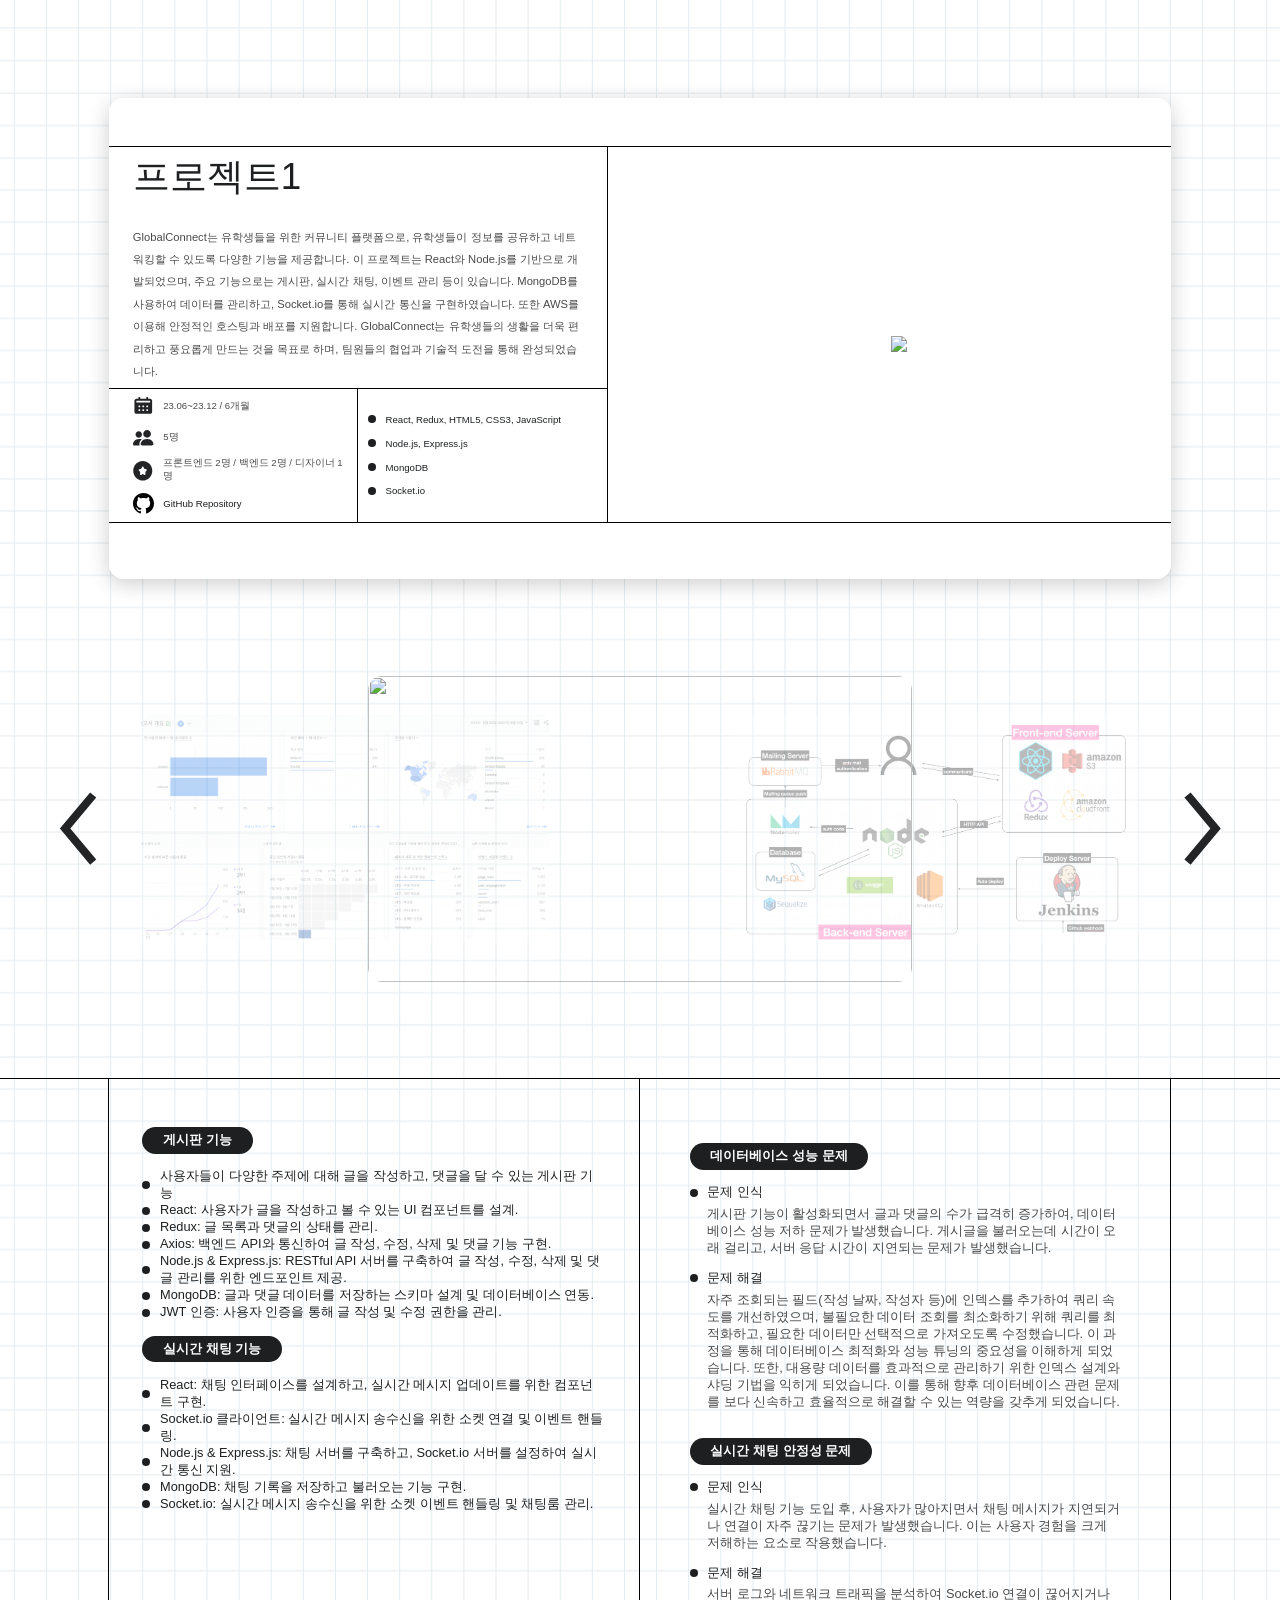
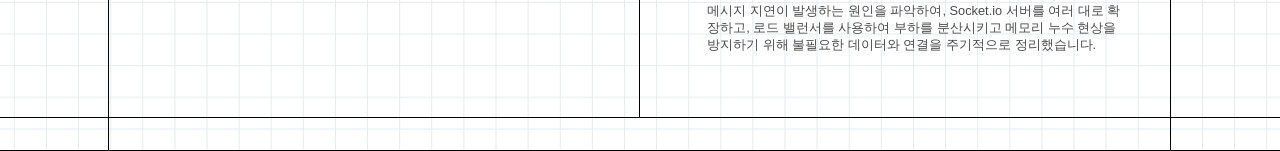
==== project.html @ c0741bdf "Add files via upload" ====
<!DOCTYPE html>
<html lang="en">

<head>
    <meta charset="UTF-8" />
    <meta name="viewport" content="width=device-width, initial-scale=1.0" />
    <meta property="og:type" content="website" />
    <meta property="og:url" content="https://scccurri.github.io/portfolio/index.html" />
    <meta property="og:title" content="최지웅 이력서" />
    <meta property="og:image" content="image/OGimage.png" />
    <meta property="og:description" content="최지웅 이력서입니다." />
    <meta property="og:site_name" content="SCC Portfolio" />
    <meta property="og:locale" content="en_US" />
    <meta property="og:image:width" content="1200" />
    <meta property="og:image:height" content="630" />

    <title>최지웅 이력서</title>
    <style>
        :root {
            --main-bg-color: #fff;
            --main-font-color: #1d1f20;
            font-family: "NanumSquareOTF-Regular", Helvetica;
            font-weight: 400;
            --card-margin: 6.1rem 6.8rem 0;
            --card-height: 30.1rem;
            --card-border-radius: 0.9rem;
            --text-color-secondary: #4a4a4a;
        }

        body {
            margin: 0;
            background-image: url("image/bg.png");
            background-size: cover;
            background-position: center;
            background-repeat: no-repeat;
            background-attachment: scroll;
            overflow-x: hidden;
        }

        .project-card {
            margin: var(--card-margin);
            height: var(--card-height);
            border-radius: var(--card-border-radius);
            background: var(--main-bg-color);
            box-shadow: 0 0.3rem 1.3rem 0 rgba(0, 0, 0, 0.2);
            display: grid;
            grid-template-areas:
                "top top top"
                "name name image"
                "icons tool image"
                "bottom bottom bottom";
            grid-template-rows: 3.1rem 15.1rem 8.3rem 3.1rem;
            grid-template-columns: 15.6rem 15.6rem 1fr;
            overflow: hidden;
        }

        .project-card>* {
            background-color: var(--main-bg-color);
            border-right: 1px solid #000;
            border-bottom: 1px solid #000;
        }

        .project-card::before,
        .project-card::after {
            content: "";
            background-color: var(--main-bg-color);
        }

        .project-card::before {
            grid-area: top;
            border-bottom: 1px solid #000;
        }

        .project-card::after {
            grid-area: bottom;
            border-top: 1px solid #000;
            border-bottom: none;
        }

        .project-card-name {
            grid-area: name;
            padding: 0 1.5rem;
            display: flex;
            flex-direction: column;
            justify-content: center;
            gap: 1.5rem;
            border-left: none;
        }

        .project-card-image {
            grid-area: image;
            padding: 0.6rem;
            border-right: none;
            border-bottom: none;
            width: 100%;
            height: 100%;
            display: flex;
            align-items: center;
            justify-content: center;
            overflow: hidden;
        }

        .project-image {
            max-width: 100%;
            max-height: 100%;
            object-fit: contain;
        }

        .project-card-icons {
            grid-area: icons;
            padding: 0.6rem;
            border-left: none;
            display: flex;
            flex-direction: column;
            justify-content: center;
            padding-left: 1.5rem;
            border-bottom: none;
            gap: 0.6rem;
        }

        .project-row,
        .project-github-link {
            display: flex;
            align-items: center;
            gap: 0.6rem;
        }

        .project-github-link a {
            color: var(--main-font-color);
            font-size: 0.6rem;
            text-decoration: none;
        }

        .project-github-link a:hover {
            text-decoration: underline;
        }

        .project-icon {
            width: 1.3rem;
            height: 1.3rem;
        }

        .project-content-detail {
            font-size: 0.6rem;
        }

        .project-card-tool {
            grid-area: tool;
            padding: 0.6rem;
            display: flex;
            flex-direction: column;
            justify-content: center;
            gap: 0.8rem;
            border-bottom: none;
        }

        .project-title {
            color: var(--main-font-color);
            font-size: 2.3rem;
            line-height: normal;
        }

        .project-content {
            color: var(--text-color-secondary);
            font-size: 0.7rem;
            line-height: 1.4rem;
        }

        .project-content-detail {
            color: var(--text-color-secondary);
            font-size: 0.6rem;
            line-height: normal;
        }

        .project-tool-detail {
            color: var(--main-font-color);
            font-size: 0.6rem;
            line-height: normal;
        }

        .project-tool-point {
            width: 0.5rem;
            height: 0.5rem;
        }

        .project-pictures {
            display: flex;
            justify-content: center;
            align-items: center;
            position: relative;
            margin: 3.1rem;
            overflow: hidden;
            height: 25rem;
        }

        .project-picture-wrapper {
            display: flex;
            justify-content: center;
            align-items: center;
            width: 100%;
            height: 100%;
            position: relative;
        }

        .project-picture {
            position: absolute;
            transition: all 0.5s ease-in-out;
            width: 34rem;
            height: 19.1rem;
        }

        .project-picture.side {
            transform: scale(0.75) translateX(-50%);
            z-index: 1;
            opacity: 0.3;
        }

        .project-picture.side.right {
            transform: scale(0.75) translateX(50%);
        }

        .project-picture.center {
            z-index: 2;
            transform: scale(1) translateX(0);
            opacity: 1;
        }

        .project-div-image {
            width: 100%;
            height: 100%;
            display: block;
            border-radius: 0.9rem;
            object-fit: cover;
        }

        .project-prev,
        .project-next {
            position: absolute;
            cursor: pointer;
            z-index: 3;
        }

        .project-prev {
            left: 0.6rem;
        }

        .project-next {
            right: 0.6rem;
        }

        .detail-card {
            border-top: 1px solid #000;
            display: grid;
            grid-template-areas:
                "a list ts b"
                "c d d e";
            grid-template-columns: 6.8rem 1fr 1fr 6.8rem;
            grid-template-rows: min-content 2.1rem;
            overflow: hidden;
        }

        .detail-card>* {
            border-right: 1px solid #000;
            border-bottom: 1px solid #000;
        }

        .detail-card-a {
            grid-area: a;
        }

        .detail-card-b {
            grid-area: b;
            border-right: none;
        }

        .detail-card-c {
            grid-area: c;
        }

        .detail-card-d {
            grid-area: d;
        }

        .detail-card-e {
            grid-area: e;
            border-right: none;
        }

        .detail-card-list {
            grid-area: list;
            padding: 2.1rem;
            border-right: 1px solid #000;
            overflow: hidden;
        }

        .detail-card-wrapper {
            display: flex;
            flex-direction: column;
        }

        .detail-card-title {
            color: var(--main-font-color);
            font-size: 1.1rem;
            font-weight: bold;
            margin-bottom: 1rem;
            display: inline-block;
            white-space: nowrap;
            overflow: hidden;
            text-overflow: ellipsis;
            max-width: 100%;
        }

        .detail-card-ts {
            grid-area: ts;
            padding: 3.1rem;
            font-size: 0.8rem;
            display: flex;
            flex-direction: column;
            justify-content: center;
        }

        .detail-card-title {
            display: inline-flex;
            padding: 0.3rem 1.3rem;
            justify-content: center;
            align-items: center;
            gap: 0.8rem;
            border-radius: 1.8rem;
            font-size: 0.8rem;
            background: var(--main-font-color);
            color: white;
            width: fit-content;
            margin: 0.9rem 0;
        }

        .project-card-detail {
            color: var(--main-font-color);
            font-size: 0.8rem;
            line-height: normal;
        }

        .project-card-ex {
            color: var(--text-color-secondary);
            font-family: var(--font-family-main);
            font-size: 0.8rem;
            line-height: normal;
            margin: 0.3rem 0 0.8rem 1.1rem;
        }

        @media (max-width: 64rem) {

            .project-card {
                margin: 3rem;
                height: auto;
                grid-template-areas:
                    "top top"
                    "name image"
                    "icons tool"
                    "bottom bottom";
                grid-template-columns: 1fr 1fr;
                grid-template-rows: auto;
            }
        }

        @media (max-width: 48rem) {
            .project-card {
                margin: 1.3rem;
                grid-template-areas:
                    "image"
                    "name"
                    "icons"
                    "tool";
                grid-template-rows: auto auto auto auto;
                grid-template-columns: 1fr;
                height: auto;
            }

            .project-card-image {
                grid-area: image;
                width: 100%;
                height: auto;
            }

            .project-card-name {
                grid-area: name;
                padding: 1rem;
            }

            .project-content {
                padding: 0 1rem;
                font-size: 0.9rem;
                line-height: 1.5;
            }

            .project-card-icons {
                grid-area: icons;
            }

            .project-card-tool {
                grid-area: tool;
            }

            .project-card-name,
            .project-card-image,
            .project-card-icons,
            .project-card-tool {
                padding: 0.6rem;
                border-right: none;
                border-bottom: 1px solid #000;
            }

            .project-card-tool {
                border-bottom: none;
            }

            .project-card-icons,
            .project-card-tool {
                flex-direction: column;
                align-items: flex-start;
                gap: 0.8rem;
            }

            .project-row {
                width: 100%;
            }

            .project-pictures {
                margin: 1.5rem;
            }

            .project-picture-wrapper {
                width: 100%;
            }

            .project-div-image {
                width: 80%;
                height: auto;
                display: block;
                margin: 0 auto;
                border-radius: 0.9rem;
            }

            .project-picture.side {
                display: none;
            }

            .project-picture.center {
                display: flex;
                justify-content: center;
                align-items: center;
                width: 100%;
                height: auto;
            }

            .detail-card {
                grid-template-areas:
                    "a list b"
                    "c ts d"
                    "e e e";
                grid-template-columns: 1rem 1fr 1rem;
                grid-template-rows: auto auto 2.1rem;
            }

            .detail-card-d {
                grid-area: d;
                border-right: none;
            }

            .detail-card-list,
            .detail-card-ts {
                padding: 1.5rem;
            }
        }

        a:focus,
        button:focus,
        input:focus,
        select:focus,
        textarea:focus {
            outline: 2px solid var(--highlight-color);
            outline-offset: 2px;
        }

        .project-content,
        .project-content-detail,
        .project-card-ex {
            color: var(--text-color-secondary);
            font-size: 0.8rem;
            line-height: normal;
        }

        .project-content {
            font-size: 0.7rem;
            line-height: 1.4rem;
        }

        .project-content-detail {
            font-size: 0.6rem;
        }
    </style>
</head>

<body>
    <div class="background">
        <div class="project-card">
            <div class="project-card-name">
                <div class="project-title">프로젝트1</div>
                <div class="project-content">
                    GlobalConnect는 유학생들을 위한 커뮤니티 플랫폼으로, 유학생들이 정보를 공유하고 네트워킹할 수 있도록 다양한 기능을 제공합니다. 이 프로젝트는 React와
                    Node.js를 기반으로 개발되었으며, 주요 기능으로는 게시판, 실시간 채팅, 이벤트 관리 등이 있습니다. MongoDB를 사용하여 데이터를 관리하고, Socket.io를 통해
                    실시간 통신을 구현하였습니다. 또한 AWS를 이용해 안정적인 호스팅과 배포를 지원합니다. GlobalConnect는 유학생들의 생활을 더욱 편리하고 풍요롭게 만드는 것을 목표로
                    하며, 팀원들의 협업과 기술적 도전을 통해 완성되었습니다.
                </div>
            </div>
            <div class="project-card-image">
                <img src="image/p1.png" class="project-image" />
            </div>
            <div class="project-card-icons">
                <div class="project-row">
                    <img src="image/period.svg" class="project-icon" />
                    <div class="project-content-detail">23.06~23.12 / 6개월</div>
                </div>
                <div class="project-row">
                    <img src="image/people.svg" class="project-icon" />
                    <div class="project-content-detail">5명</div>
                </div>
                <div class="project-row">
                    <img src="image/role.svg" class="project-icon" />
                    <div class="project-content-detail">프론트엔드 2명 / 백엔드 2명 / 디자이너 1명</div>
                </div>
                <div class="project-github-link">
                    <img src="image/github.svg" class="project-icon" />
                    <a href="https://github.com/username/repository" target="_blank" rel="noopener noreferrer">GitHub
                        Repository</a>
                </div>
            </div>
            <div class="project-card-tool">
                <div class="project-row">
                    <img src="image/point.svg" class="project-tool-point" />
                    <div class="project-tool-detail">React, Redux, HTML5, CSS3, JavaScript</div>
                </div>
                <div class="project-row">
                    <img src="image/point.svg" class="project-tool-point" />
                    <div class="project-tool-detail">Node.js, Express.js</div>
                </div>
                <div class="project-row">
                    <img src="image/point.svg" class="project-tool-point" />
                    <div class="project-tool-detail">MongoDB</div>
                </div>
                <div class="project-row">
                    <img src="image/point.svg" class="project-tool-point" />
                    <div class="project-tool-detail">Socket.io</div>
                </div>
            </div>
        </div>
        <div class="project-pictures">
            <img class="project-prev" src="image/prev.svg" onclick="moveImages('prev')" />
            <div class="project-picture-wrapper">
                <div class="project-picture side" id="image1">
                    <img src="image/p1.png" class="project-div-image" />
                </div>
                <div class="project-picture center" id="image2">
                    <img src="image/p1-detail1.png" class="project-div-image" />
                </div>
                <div class="project-picture side" id="image3">
                    <img src="image/p1-detail2.png" class="project-div-image" />
                </div>
            </div>
            <img class="project-next" src="image/next.svg" onclick="moveImages('next')" />
        </div>
        <div class="detail-card">
            <div class="detail-card-a"></div>
            <div class="detail-card-b"></div>
            <div class="detail-card-c"></div>
            <div class="detail-card-d"></div>
            <div class="detail-card-e"></div>
            <div class="detail-card-list">
                <div class="detail-card-wrapper">
                    <div class="detail-card-title">게시판 기능</div>
                    <div class="project-row">
                        <img src="image/point.svg" class="project-tool-point" />
                        <div class="project-card-detail">사용자들이 다양한 주제에 대해 글을 작성하고, 댓글을 달 수 있는 게시판 기능</div>
                    </div>
                    <div class="project-row">
                        <img src="image/point.svg" class="project-tool-point" />
                        <div class="project-card-detail">React: 사용자가 글을 작성하고 볼 수 있는 UI 컴포넌트를 설계.</div>
                    </div>
                    <div class="project-row">
                        <img src="image/point.svg" class="project-tool-point" />
                        <div class="project-card-detail">Redux: 글 목록과 댓글의 상태를 관리.</div>
                    </div>
                    <div class="project-row">
                        <img src="image/point.svg" class="project-tool-point" />
                        <div class="project-card-detail">Axios: 백엔드 API와 통신하여 글 작성, 수정, 삭제 및 댓글 기능 구현.</div>
                    </div>
                    <div class="project-row">
                        <img src="image/point.svg" class="project-tool-point" />
                        <div class="project-card-detail">Node.js & Express.js: RESTful API 서버를 구축하여 글 작성, 수정, 삭제 및 댓글
                            관리를 위한 엔드포인트 제공.</div>
                    </div>
                    <div class="project-row">
                        <img src="image/point.svg" class="project-tool-point" />
                        <div class="project-card-detail">MongoDB: 글과 댓글 데이터를 저장하는 스키마 설계 및 데이터베이스 연동.</div>
                    </div>
                    <div class="project-row">
                        <img src="image/point.svg" class="project-tool-point" />
                        <div class="project-card-detail">JWT 인증: 사용자 인증을 통해 글 작성 및 수정 권한을 관리.</div>
                    </div>
                    <div class="detail-card-title">실시간 채팅 기능</div>
                    <div class="project-row">
                        <img src="image/point.svg" class="project-tool-point" />
                        <div class="project-card-detail">React: 채팅 인터페이스를 설계하고, 실시간 메시지 업데이트를 위한 컴포넌트 구현.</div>
                    </div>
                    <div class="project-row">
                        <img src="image/point.svg" class="project-tool-point" />
                        <div class="project-card-detail">Socket.io 클라이언트: 실시간 메시지 송수신을 위한 소켓 연결 및 이벤트 핸들링.</div>
                    </div>
                    <div class="project-row">
                        <img src="image/point.svg" class="project-tool-point" />
                        <div class="project-card-detail">Node.js & Express.js: 채팅 서버를 구축하고, Socket.io 서버를 설정하여 실시간 통신
                            지원.</div>
                    </div>
                    <div class="project-row">
                        <img src="image/point.svg" class="project-tool-point" />
                        <div class="project-card-detail">MongoDB: 채팅 기록을 저장하고 불러오는 기능 구현.</div>
                    </div>
                    <div class="project-row">
                        <img src="image/point.svg" class="project-tool-point" />
                        <div class="project-card-detail">Socket.io: 실시간 메시지 송수신을 위한 소켓 이벤트 핸들링 및 채팅룸 관리.</div>
                    </div>
                </div>
            </div>
            <div class="detail-card-ts">
                <div class="detail-card-title">데이터베이스 성능 문제</div>
                <div class="project-row">
                    <img src="image/point.svg" class="project-tool-point" />
                    <div class="project-card-detail">문제 인식</div>
                </div>
                <div class="project-card-ex">게시판 기능이 활성화되면서 글과 댓글의 수가 급격히 증가하여, 데이터베이스 성능 저하 문제가 발생했습니다. 게시글을 불러오는데 시간이
                    오래 걸리고, 서버 응답 시간이 지연되는 문제가 발생했습니다.

                </div>

                <div class="project-row">
                    <img src="image/point.svg" class="project-tool-point" />
                    <div class="project-card-detail">문제 해결</div>
                </div>
                <div class="project-card-ex">자주 조회되는 필드(작성 날짜, 작성자 등)에 인덱스를 추가하여 쿼리 속도를 개선하였으며, 불필요한 데이터 조회를 최소화하기 위해
                    쿼리를 최적화하고, 필요한 데이터만 선택적으로 가져오도록 수정했습니다. 이 과정을 통해 데이터베이스 최적화와 성능 튜닝의 중요성을 이해하게 되었습니다. 또한, 대용량 데이터를
                    효과적으로 관리하기 위한 인덱스 설계와 샤딩 기법을 익히게 되었습니다. 이를 통해 향후 데이터베이스 관련 문제를 보다 신속하고 효율적으로 해결할 수 있는 역량을 갖추게 되었습니다.
                </div>
                <div class="detail-card-title">실시간 채팅 안정성 문제</div>
                <div class="project-row">
                    <img src="image/point.svg" class="project-tool-point" />
                    <div class="project-card-detail">문제 인식</div>
                </div>
                <div class="project-card-ex">실시간 채팅 기능 도입 후, 사용자가 많아지면서 채팅 메시지가 지연되거나 연결이 자주 끊기는 문제가 발생했습니다. 이는 사용자 경험을
                    크게 저해하는 요소로 작용했습니다.</div>

                <div class="project-row">
                    <img src="image/point.svg" class="project-tool-point" />
                    <div class="project-card-detail">문제 해결</div>
                </div>
                <div class="project-card-ex">서버 로그와 네트워크 트래픽을 분석하여 Socket.io 연결이 끊어지거나 메시지 지연이 발생하는 원인을 파악하여, Socket.io
                    서버를 여러 대로 확장하고, 로드 밸런서를 사용하여 부하를 분산시키고 메모리 누수 현상을 방지하기 위해 불필요한 데이터와 연결을 주기적으로 정리했습니다. </div>

            </div>
        </div>
    </div>
    </div>
    <script>
        document.addEventListener("DOMContentLoaded", function () {
            setLanguage();

            if (document.getElementById("image1")) {
                updateImages();
            }
        });

        function setLanguage() {
            const lang = getUrlParameter("lang") || "ko";
            const mode = getUrlParameter("mode");
            const currentPage = window.location.pathname.split("/").pop();
            const isCorrectPage =
                (lang === "en" &&
                    (currentPage === "project_en.html" ||
                        currentPage === "project2_en.html")) ||
                (lang === "ko" &&
                    (currentPage === "project.html" || currentPage === "project2.html"));

            if (!isCorrectPage) {
                const targetPage =
                    lang === "en"
                        ? currentPage === "project2.html" || currentPage === "project2_en.html"
                            ? "project2_en.html"
                            : "project_en.html"
                        : currentPage === "project2.html" || currentPage === "project2_en.html"
                            ? "project2.html"
                            : "project.html";
                const queryString = [];
                if (lang) queryString.push(`lang=${lang}`);
                if (mode) queryString.push(`mode=${mode}`);
                const queryPart = queryString.length > 0 ? `?${queryString.join("&")}` : "";
                window.location.href = targetPage + queryPart;
            }
        }

        function getUrlParameter(name) {
            const url = window.location.href;
            const param = url.match(new RegExp(`[?&]${name}=([^&]*)`));
            return param && param[1];
        }

        let currentImageIndex = 0;
        const projectImages = {
            project1: ["p1.png", "p1-detail1.png", "p1-detail2.png"],
            project2: ["p2.png", "p2-detail1.png", "p2-detail2.png"],
        };

        function updateImages(isAnimating) {
            const images = document.querySelectorAll(".project-picture");
            const isMobile = window.innerWidth <= 768;

            images.forEach((image, index) => {
                const position = (index - currentImageIndex + 3) % 3;

                if (position === 0) {
                    image.className = `project-picture center ${isAnimating ? "animating" : ""
                        }`;
                    image.style.left = isMobile ? "0" : "50%";
                    image.style.transform = isMobile ? "none" : "translate(-50%, 0) scale(1)";
                } else if (position === 1) {
                    image.className = `project-picture side right ${isAnimating ? "animating" : ""
                        }`;
                    image.style.left = isMobile ? "0" : "75%";
                    image.style.transform = isMobile
                        ? "none"
                        : "translate(-50%, 0) scale(0.75)";
                } else {
                    image.className = `project-picture side ${isAnimating ? "animating" : ""
                        }`;
                    image.style.left = isMobile ? "0" : "25%";
                    image.style.transform = isMobile
                        ? "none"
                        : "translate(-50%, 0) scale(0.75)";
                }

                image.style.opacity = position === 0 ? "1" : "0.3";
                image.style.zIndex = position === 0 ? "2" : "1";
            });
        }

        function moveImages(direction) {
            const isMobile = window.innerWidth <= 768;

            if (!isMobile) {
                const wrapper = document.querySelector(".project-picture-wrapper");
                wrapper.style.transition = "transform 0.5s ease-in-out";
            }

            if (direction === "next") {
                currentImageIndex = (currentImageIndex + 1) % 3;
            } else if (direction === "prev") {
                currentImageIndex = (currentImageIndex - 1 + 3) % 3;
            }

            updateImages(true);

            setTimeout(() => {
                updateImages(false);
            }, 500);
        }

    </script>
</body>

</html>
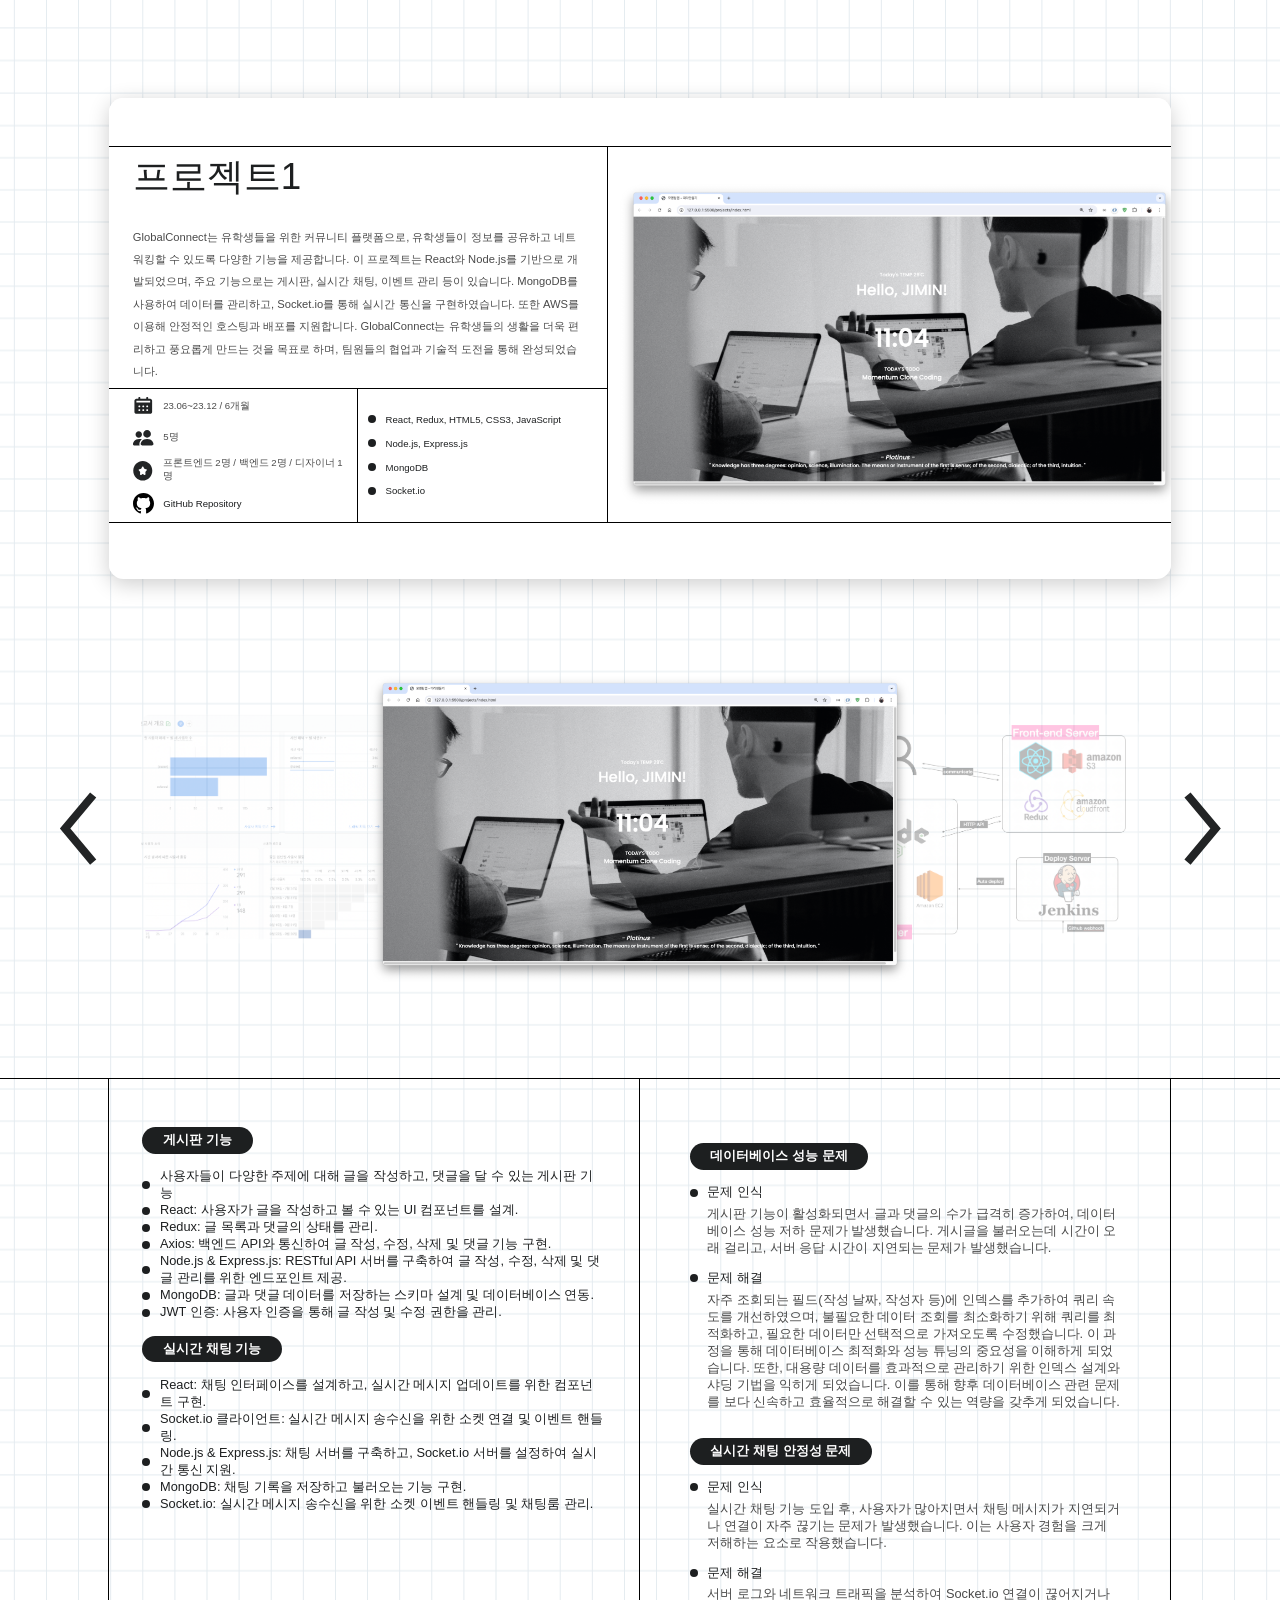
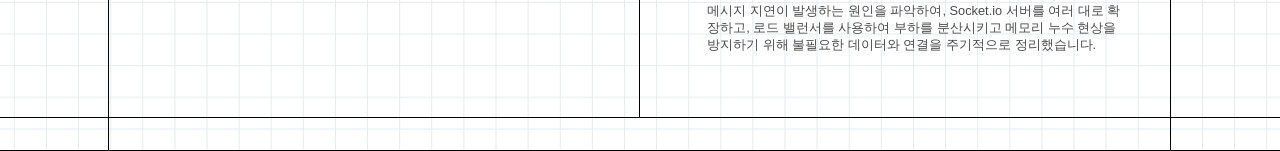
==== commit 41b19d64: "111" ====
--- a/project.html
+++ b/project.html
@@ -1,777 +1,777 @@
-<!DOCTYPE html>
-<html lang="en">
-
-<head>
-    <meta charset="UTF-8" />
-    <meta name="viewport" content="width=device-width, initial-scale=1.0" />
-    <meta property="og:type" content="website" />
-    <meta property="og:url" content="https://scccurri.github.io/portfolio/index.html" />
-    <meta property="og:title" content="최지웅 이력서" />
-    <meta property="og:image" content="image/OGimage.png" />
-    <meta property="og:description" content="최지웅 이력서입니다." />
-    <meta property="og:site_name" content="SCC Portfolio" />
-    <meta property="og:locale" content="en_US" />
-    <meta property="og:image:width" content="1200" />
-    <meta property="og:image:height" content="630" />
-
-    <title>최지웅 이력서</title>
-    <style>
-        :root {
-            --main-bg-color: #fff;
-            --main-font-color: #1d1f20;
-            font-family: "NanumSquareOTF-Regular", Helvetica;
-            font-weight: 400;
-            --card-margin: 6.1rem 6.8rem 0;
-            --card-height: 30.1rem;
-            --card-border-radius: 0.9rem;
-            --text-color-secondary: #4a4a4a;
-        }
-
-        body {
-            margin: 0;
-            background-image: url("image/bg.png");
-            background-size: cover;
-            background-position: center;
-            background-repeat: no-repeat;
-            background-attachment: scroll;
-            overflow-x: hidden;
-        }
-
-        .project-card {
-            margin: var(--card-margin);
-            height: var(--card-height);
-            border-radius: var(--card-border-radius);
-            background: var(--main-bg-color);
-            box-shadow: 0 0.3rem 1.3rem 0 rgba(0, 0, 0, 0.2);
-            display: grid;
-            grid-template-areas:
-                "top top top"
-                "name name image"
-                "icons tool image"
-                "bottom bottom bottom";
-            grid-template-rows: 3.1rem 15.1rem 8.3rem 3.1rem;
-            grid-template-columns: 15.6rem 15.6rem 1fr;
-            overflow: hidden;
-        }
-
-        .project-card>* {
-            background-color: var(--main-bg-color);
-            border-right: 1px solid #000;
-            border-bottom: 1px solid #000;
-        }
-
-        .project-card::before,
-        .project-card::after {
-            content: "";
-            background-color: var(--main-bg-color);
-        }
-
-        .project-card::before {
-            grid-area: top;
-            border-bottom: 1px solid #000;
-        }
-
-        .project-card::after {
-            grid-area: bottom;
-            border-top: 1px solid #000;
-            border-bottom: none;
-        }
-
-        .project-card-name {
-            grid-area: name;
-            padding: 0 1.5rem;
-            display: flex;
-            flex-direction: column;
-            justify-content: center;
-            gap: 1.5rem;
-            border-left: none;
-        }
-
-        .project-card-image {
-            grid-area: image;
-            padding: 0.6rem;
-            border-right: none;
-            border-bottom: none;
-            width: 100%;
-            height: 100%;
-            display: flex;
-            align-items: center;
-            justify-content: center;
-            overflow: hidden;
-        }
-
-        .project-image {
-            max-width: 100%;
-            max-height: 100%;
-            object-fit: contain;
-        }
-
-        .project-card-icons {
-            grid-area: icons;
-            padding: 0.6rem;
-            border-left: none;
-            display: flex;
-            flex-direction: column;
-            justify-content: center;
-            padding-left: 1.5rem;
-            border-bottom: none;
-            gap: 0.6rem;
-        }
-
-        .project-row,
-        .project-github-link {
-            display: flex;
-            align-items: center;
-            gap: 0.6rem;
-        }
-
-        .project-github-link a {
-            color: var(--main-font-color);
-            font-size: 0.6rem;
-            text-decoration: none;
-        }
-
-        .project-github-link a:hover {
-            text-decoration: underline;
-        }
-
-        .project-icon {
-            width: 1.3rem;
-            height: 1.3rem;
-        }
-
-        .project-content-detail {
-            font-size: 0.6rem;
-        }
-
-        .project-card-tool {
-            grid-area: tool;
-            padding: 0.6rem;
-            display: flex;
-            flex-direction: column;
-            justify-content: center;
-            gap: 0.8rem;
-            border-bottom: none;
-        }
-
-        .project-title {
-            color: var(--main-font-color);
-            font-size: 2.3rem;
-            line-height: normal;
-        }
-
-        .project-content {
-            color: var(--text-color-secondary);
-            font-size: 0.7rem;
-            line-height: 1.4rem;
-        }
-
-        .project-content-detail {
-            color: var(--text-color-secondary);
-            font-size: 0.6rem;
-            line-height: normal;
-        }
-
-        .project-tool-detail {
-            color: var(--main-font-color);
-            font-size: 0.6rem;
-            line-height: normal;
-        }
-
-        .project-tool-point {
-            width: 0.5rem;
-            height: 0.5rem;
-        }
-
-        .project-pictures {
-            display: flex;
-            justify-content: center;
-            align-items: center;
-            position: relative;
-            margin: 3.1rem;
-            overflow: hidden;
-            height: 25rem;
-        }
-
-        .project-picture-wrapper {
-            display: flex;
-            justify-content: center;
-            align-items: center;
-            width: 100%;
-            height: 100%;
-            position: relative;
-        }
-
-        .project-picture {
-            position: absolute;
-            transition: all 0.5s ease-in-out;
-            width: 34rem;
-            height: 19.1rem;
-        }
-
-        .project-picture.side {
-            transform: scale(0.75) translateX(-50%);
-            z-index: 1;
-            opacity: 0.3;
-        }
-
-        .project-picture.side.right {
-            transform: scale(0.75) translateX(50%);
-        }
-
-        .project-picture.center {
-            z-index: 2;
-            transform: scale(1) translateX(0);
-            opacity: 1;
-        }
-
-        .project-div-image {
-            width: 100%;
-            height: 100%;
-            display: block;
-            border-radius: 0.9rem;
-            object-fit: cover;
-        }
-
-        .project-prev,
-        .project-next {
-            position: absolute;
-            cursor: pointer;
-            z-index: 3;
-        }
-
-        .project-prev {
-            left: 0.6rem;
-        }
-
-        .project-next {
-            right: 0.6rem;
-        }
-
-        .detail-card {
-            border-top: 1px solid #000;
-            display: grid;
-            grid-template-areas:
-                "a list ts b"
-                "c d d e";
-            grid-template-columns: 6.8rem 1fr 1fr 6.8rem;
-            grid-template-rows: min-content 2.1rem;
-            overflow: hidden;
-        }
-
-        .detail-card>* {
-            border-right: 1px solid #000;
-            border-bottom: 1px solid #000;
-        }
-
-        .detail-card-a {
-            grid-area: a;
-        }
-
-        .detail-card-b {
-            grid-area: b;
-            border-right: none;
-        }
-
-        .detail-card-c {
-            grid-area: c;
-        }
-
-        .detail-card-d {
-            grid-area: d;
-        }
-
-        .detail-card-e {
-            grid-area: e;
-            border-right: none;
-        }
-
-        .detail-card-list {
-            grid-area: list;
-            padding: 2.1rem;
-            border-right: 1px solid #000;
-            overflow: hidden;
-        }
-
-        .detail-card-wrapper {
-            display: flex;
-            flex-direction: column;
-        }
-
-        .detail-card-title {
-            color: var(--main-font-color);
-            font-size: 1.1rem;
-            font-weight: bold;
-            margin-bottom: 1rem;
-            display: inline-block;
-            white-space: nowrap;
-            overflow: hidden;
-            text-overflow: ellipsis;
-            max-width: 100%;
-        }
-
-        .detail-card-ts {
-            grid-area: ts;
-            padding: 3.1rem;
-            font-size: 0.8rem;
-            display: flex;
-            flex-direction: column;
-            justify-content: center;
-        }
-
-        .detail-card-title {
-            display: inline-flex;
-            padding: 0.3rem 1.3rem;
-            justify-content: center;
-            align-items: center;
-            gap: 0.8rem;
-            border-radius: 1.8rem;
-            font-size: 0.8rem;
-            background: var(--main-font-color);
-            color: white;
-            width: fit-content;
-            margin: 0.9rem 0;
-        }
-
-        .project-card-detail {
-            color: var(--main-font-color);
-            font-size: 0.8rem;
-            line-height: normal;
-        }
-
-        .project-card-ex {
-            color: var(--text-color-secondary);
-            font-family: var(--font-family-main);
-            font-size: 0.8rem;
-            line-height: normal;
-            margin: 0.3rem 0 0.8rem 1.1rem;
-        }
-
-        @media (max-width: 64rem) {
-
-            .project-card {
-                margin: 3rem;
-                height: auto;
-                grid-template-areas:
-                    "top top"
-                    "name image"
-                    "icons tool"
-                    "bottom bottom";
-                grid-template-columns: 1fr 1fr;
-                grid-template-rows: auto;
-            }
-        }
-
-        @media (max-width: 48rem) {
-            .project-card {
-                margin: 1.3rem;
-                grid-template-areas:
-                    "image"
-                    "name"
-                    "icons"
-                    "tool";
-                grid-template-rows: auto auto auto auto;
-                grid-template-columns: 1fr;
-                height: auto;
-            }
-
-            .project-card-image {
-                grid-area: image;
-                width: 100%;
-                height: auto;
-            }
-
-            .project-card-name {
-                grid-area: name;
-                padding: 1rem;
-            }
-
-            .project-content {
-                padding: 0 1rem;
-                font-size: 0.9rem;
-                line-height: 1.5;
-            }
-
-            .project-card-icons {
-                grid-area: icons;
-            }
-
-            .project-card-tool {
-                grid-area: tool;
-            }
-
-            .project-card-name,
-            .project-card-image,
-            .project-card-icons,
-            .project-card-tool {
-                padding: 0.6rem;
-                border-right: none;
-                border-bottom: 1px solid #000;
-            }
-
-            .project-card-tool {
-                border-bottom: none;
-            }
-
-            .project-card-icons,
-            .project-card-tool {
-                flex-direction: column;
-                align-items: flex-start;
-                gap: 0.8rem;
-            }
-
-            .project-row {
-                width: 100%;
-            }
-
-            .project-pictures {
-                margin: 1.5rem;
-            }
-
-            .project-picture-wrapper {
-                width: 100%;
-            }
-
-            .project-div-image {
-                width: 80%;
-                height: auto;
-                display: block;
-                margin: 0 auto;
-                border-radius: 0.9rem;
-            }
-
-            .project-picture.side {
-                display: none;
-            }
-
-            .project-picture.center {
-                display: flex;
-                justify-content: center;
-                align-items: center;
-                width: 100%;
-                height: auto;
-            }
-
-            .detail-card {
-                grid-template-areas:
-                    "a list b"
-                    "c ts d"
-                    "e e e";
-                grid-template-columns: 1rem 1fr 1rem;
-                grid-template-rows: auto auto 2.1rem;
-            }
-
-            .detail-card-d {
-                grid-area: d;
-                border-right: none;
-            }
-
-            .detail-card-list,
-            .detail-card-ts {
-                padding: 1.5rem;
-            }
-        }
-
-        a:focus,
-        button:focus,
-        input:focus,
-        select:focus,
-        textarea:focus {
-            outline: 2px solid var(--highlight-color);
-            outline-offset: 2px;
-        }
-
-        .project-content,
-        .project-content-detail,
-        .project-card-ex {
-            color: var(--text-color-secondary);
-            font-size: 0.8rem;
-            line-height: normal;
-        }
-
-        .project-content {
-            font-size: 0.7rem;
-            line-height: 1.4rem;
-        }
-
-        .project-content-detail {
-            font-size: 0.6rem;
-        }
-    </style>
-</head>
-
-<body>
-    <div class="background">
-        <div class="project-card">
-            <div class="project-card-name">
-                <div class="project-title">프로젝트1</div>
-                <div class="project-content">
-                    GlobalConnect는 유학생들을 위한 커뮤니티 플랫폼으로, 유학생들이 정보를 공유하고 네트워킹할 수 있도록 다양한 기능을 제공합니다. 이 프로젝트는 React와
-                    Node.js를 기반으로 개발되었으며, 주요 기능으로는 게시판, 실시간 채팅, 이벤트 관리 등이 있습니다. MongoDB를 사용하여 데이터를 관리하고, Socket.io를 통해
-                    실시간 통신을 구현하였습니다. 또한 AWS를 이용해 안정적인 호스팅과 배포를 지원합니다. GlobalConnect는 유학생들의 생활을 더욱 편리하고 풍요롭게 만드는 것을 목표로
-                    하며, 팀원들의 협업과 기술적 도전을 통해 완성되었습니다.
-                </div>
-            </div>
-            <div class="project-card-image">
-                <img src="image/p1.png" class="project-image" />
-            </div>
-            <div class="project-card-icons">
-                <div class="project-row">
-                    <img src="image/period.svg" class="project-icon" />
-                    <div class="project-content-detail">23.06~23.12 / 6개월</div>
-                </div>
-                <div class="project-row">
-                    <img src="image/people.svg" class="project-icon" />
-                    <div class="project-content-detail">5명</div>
-                </div>
-                <div class="project-row">
-                    <img src="image/role.svg" class="project-icon" />
-                    <div class="project-content-detail">프론트엔드 2명 / 백엔드 2명 / 디자이너 1명</div>
-                </div>
-                <div class="project-github-link">
-                    <img src="image/github.svg" class="project-icon" />
-                    <a href="https://github.com/username/repository" target="_blank" rel="noopener noreferrer">GitHub
-                        Repository</a>
-                </div>
-            </div>
-            <div class="project-card-tool">
-                <div class="project-row">
-                    <img src="image/point.svg" class="project-tool-point" />
-                    <div class="project-tool-detail">React, Redux, HTML5, CSS3, JavaScript</div>
-                </div>
-                <div class="project-row">
-                    <img src="image/point.svg" class="project-tool-point" />
-                    <div class="project-tool-detail">Node.js, Express.js</div>
-                </div>
-                <div class="project-row">
-                    <img src="image/point.svg" class="project-tool-point" />
-                    <div class="project-tool-detail">MongoDB</div>
-                </div>
-                <div class="project-row">
-                    <img src="image/point.svg" class="project-tool-point" />
-                    <div class="project-tool-detail">Socket.io</div>
-                </div>
-            </div>
-        </div>
-        <div class="project-pictures">
-            <img class="project-prev" src="image/prev.svg" onclick="moveImages('prev')" />
-            <div class="project-picture-wrapper">
-                <div class="project-picture side" id="image1">
-                    <img src="image/p1.png" class="project-div-image" />
-                </div>
-                <div class="project-picture center" id="image2">
-                    <img src="image/p1-detail1.png" class="project-div-image" />
-                </div>
-                <div class="project-picture side" id="image3">
-                    <img src="image/p1-detail2.png" class="project-div-image" />
-                </div>
-            </div>
-            <img class="project-next" src="image/next.svg" onclick="moveImages('next')" />
-        </div>
-        <div class="detail-card">
-            <div class="detail-card-a"></div>
-            <div class="detail-card-b"></div>
-            <div class="detail-card-c"></div>
-            <div class="detail-card-d"></div>
-            <div class="detail-card-e"></div>
-            <div class="detail-card-list">
-                <div class="detail-card-wrapper">
-                    <div class="detail-card-title">게시판 기능</div>
-                    <div class="project-row">
-                        <img src="image/point.svg" class="project-tool-point" />
-                        <div class="project-card-detail">사용자들이 다양한 주제에 대해 글을 작성하고, 댓글을 달 수 있는 게시판 기능</div>
-                    </div>
-                    <div class="project-row">
-                        <img src="image/point.svg" class="project-tool-point" />
-                        <div class="project-card-detail">React: 사용자가 글을 작성하고 볼 수 있는 UI 컴포넌트를 설계.</div>
-                    </div>
-                    <div class="project-row">
-                        <img src="image/point.svg" class="project-tool-point" />
-                        <div class="project-card-detail">Redux: 글 목록과 댓글의 상태를 관리.</div>
-                    </div>
-                    <div class="project-row">
-                        <img src="image/point.svg" class="project-tool-point" />
-                        <div class="project-card-detail">Axios: 백엔드 API와 통신하여 글 작성, 수정, 삭제 및 댓글 기능 구현.</div>
-                    </div>
-                    <div class="project-row">
-                        <img src="image/point.svg" class="project-tool-point" />
-                        <div class="project-card-detail">Node.js & Express.js: RESTful API 서버를 구축하여 글 작성, 수정, 삭제 및 댓글
-                            관리를 위한 엔드포인트 제공.</div>
-                    </div>
-                    <div class="project-row">
-                        <img src="image/point.svg" class="project-tool-point" />
-                        <div class="project-card-detail">MongoDB: 글과 댓글 데이터를 저장하는 스키마 설계 및 데이터베이스 연동.</div>
-                    </div>
-                    <div class="project-row">
-                        <img src="image/point.svg" class="project-tool-point" />
-                        <div class="project-card-detail">JWT 인증: 사용자 인증을 통해 글 작성 및 수정 권한을 관리.</div>
-                    </div>
-                    <div class="detail-card-title">실시간 채팅 기능</div>
-                    <div class="project-row">
-                        <img src="image/point.svg" class="project-tool-point" />
-                        <div class="project-card-detail">React: 채팅 인터페이스를 설계하고, 실시간 메시지 업데이트를 위한 컴포넌트 구현.</div>
-                    </div>
-                    <div class="project-row">
-                        <img src="image/point.svg" class="project-tool-point" />
-                        <div class="project-card-detail">Socket.io 클라이언트: 실시간 메시지 송수신을 위한 소켓 연결 및 이벤트 핸들링.</div>
-                    </div>
-                    <div class="project-row">
-                        <img src="image/point.svg" class="project-tool-point" />
-                        <div class="project-card-detail">Node.js & Express.js: 채팅 서버를 구축하고, Socket.io 서버를 설정하여 실시간 통신
-                            지원.</div>
-                    </div>
-                    <div class="project-row">
-                        <img src="image/point.svg" class="project-tool-point" />
-                        <div class="project-card-detail">MongoDB: 채팅 기록을 저장하고 불러오는 기능 구현.</div>
-                    </div>
-                    <div class="project-row">
-                        <img src="image/point.svg" class="project-tool-point" />
-                        <div class="project-card-detail">Socket.io: 실시간 메시지 송수신을 위한 소켓 이벤트 핸들링 및 채팅룸 관리.</div>
-                    </div>
-                </div>
-            </div>
-            <div class="detail-card-ts">
-                <div class="detail-card-title">데이터베이스 성능 문제</div>
-                <div class="project-row">
-                    <img src="image/point.svg" class="project-tool-point" />
-                    <div class="project-card-detail">문제 인식</div>
-                </div>
-                <div class="project-card-ex">게시판 기능이 활성화되면서 글과 댓글의 수가 급격히 증가하여, 데이터베이스 성능 저하 문제가 발생했습니다. 게시글을 불러오는데 시간이
-                    오래 걸리고, 서버 응답 시간이 지연되는 문제가 발생했습니다.
-
-                </div>
-
-                <div class="project-row">
-                    <img src="image/point.svg" class="project-tool-point" />
-                    <div class="project-card-detail">문제 해결</div>
-                </div>
-                <div class="project-card-ex">자주 조회되는 필드(작성 날짜, 작성자 등)에 인덱스를 추가하여 쿼리 속도를 개선하였으며, 불필요한 데이터 조회를 최소화하기 위해
-                    쿼리를 최적화하고, 필요한 데이터만 선택적으로 가져오도록 수정했습니다. 이 과정을 통해 데이터베이스 최적화와 성능 튜닝의 중요성을 이해하게 되었습니다. 또한, 대용량 데이터를
-                    효과적으로 관리하기 위한 인덱스 설계와 샤딩 기법을 익히게 되었습니다. 이를 통해 향후 데이터베이스 관련 문제를 보다 신속하고 효율적으로 해결할 수 있는 역량을 갖추게 되었습니다.
-                </div>
-                <div class="detail-card-title">실시간 채팅 안정성 문제</div>
-                <div class="project-row">
-                    <img src="image/point.svg" class="project-tool-point" />
-                    <div class="project-card-detail">문제 인식</div>
-                </div>
-                <div class="project-card-ex">실시간 채팅 기능 도입 후, 사용자가 많아지면서 채팅 메시지가 지연되거나 연결이 자주 끊기는 문제가 발생했습니다. 이는 사용자 경험을
-                    크게 저해하는 요소로 작용했습니다.</div>
-
-                <div class="project-row">
-                    <img src="image/point.svg" class="project-tool-point" />
-                    <div class="project-card-detail">문제 해결</div>
-                </div>
-                <div class="project-card-ex">서버 로그와 네트워크 트래픽을 분석하여 Socket.io 연결이 끊어지거나 메시지 지연이 발생하는 원인을 파악하여, Socket.io
-                    서버를 여러 대로 확장하고, 로드 밸런서를 사용하여 부하를 분산시키고 메모리 누수 현상을 방지하기 위해 불필요한 데이터와 연결을 주기적으로 정리했습니다. </div>
-
-            </div>
-        </div>
-    </div>
-    </div>
-    <script>
-        document.addEventListener("DOMContentLoaded", function () {
-            setLanguage();
-
-            if (document.getElementById("image1")) {
-                updateImages();
-            }
-        });
-
-        function setLanguage() {
-            const lang = getUrlParameter("lang") || "ko";
-            const mode = getUrlParameter("mode");
-            const currentPage = window.location.pathname.split("/").pop();
-            const isCorrectPage =
-                (lang === "en" &&
-                    (currentPage === "project_en.html" ||
-                        currentPage === "project2_en.html")) ||
-                (lang === "ko" &&
-                    (currentPage === "project.html" || currentPage === "project2.html"));
-
-            if (!isCorrectPage) {
-                const targetPage =
-                    lang === "en"
-                        ? currentPage === "project2.html" || currentPage === "project2_en.html"
-                            ? "project2_en.html"
-                            : "project_en.html"
-                        : currentPage === "project2.html" || currentPage === "project2_en.html"
-                            ? "project2.html"
-                            : "project.html";
-                const queryString = [];
-                if (lang) queryString.push(`lang=${lang}`);
-                if (mode) queryString.push(`mode=${mode}`);
-                const queryPart = queryString.length > 0 ? `?${queryString.join("&")}` : "";
-                window.location.href = targetPage + queryPart;
-            }
-        }
-
-        function getUrlParameter(name) {
-            const url = window.location.href;
-            const param = url.match(new RegExp(`[?&]${name}=([^&]*)`));
-            return param && param[1];
-        }
-
-        let currentImageIndex = 0;
-        const projectImages = {
-            project1: ["p1.png", "p1-detail1.png", "p1-detail2.png"],
-            project2: ["p2.png", "p2-detail1.png", "p2-detail2.png"],
-        };
-
-        function updateImages(isAnimating) {
-            const images = document.querySelectorAll(".project-picture");
-            const isMobile = window.innerWidth <= 768;
-
-            images.forEach((image, index) => {
-                const position = (index - currentImageIndex + 3) % 3;
-
-                if (position === 0) {
-                    image.className = `project-picture center ${isAnimating ? "animating" : ""
-                        }`;
-                    image.style.left = isMobile ? "0" : "50%";
-                    image.style.transform = isMobile ? "none" : "translate(-50%, 0) scale(1)";
-                } else if (position === 1) {
-                    image.className = `project-picture side right ${isAnimating ? "animating" : ""
-                        }`;
-                    image.style.left = isMobile ? "0" : "75%";
-                    image.style.transform = isMobile
-                        ? "none"
-                        : "translate(-50%, 0) scale(0.75)";
-                } else {
-                    image.className = `project-picture side ${isAnimating ? "animating" : ""
-                        }`;
-                    image.style.left = isMobile ? "0" : "25%";
-                    image.style.transform = isMobile
-                        ? "none"
-                        : "translate(-50%, 0) scale(0.75)";
-                }
-
-                image.style.opacity = position === 0 ? "1" : "0.3";
-                image.style.zIndex = position === 0 ? "2" : "1";
-            });
-        }
-
-        function moveImages(direction) {
-            const isMobile = window.innerWidth <= 768;
-
-            if (!isMobile) {
-                const wrapper = document.querySelector(".project-picture-wrapper");
-                wrapper.style.transition = "transform 0.5s ease-in-out";
-            }
-
-            if (direction === "next") {
-                currentImageIndex = (currentImageIndex + 1) % 3;
-            } else if (direction === "prev") {
-                currentImageIndex = (currentImageIndex - 1 + 3) % 3;
-            }
-
-            updateImages(true);
-
-            setTimeout(() => {
-                updateImages(false);
-            }, 500);
-        }
-
-    </script>
-</body>
-
-</html>+<!DOCTYPE html>
+<html lang="en">
+
+<head>
+    <meta charset="UTF-8" />
+    <meta name="viewport" content="width=device-width, initial-scale=1.0" />
+    <meta property="og:type" content="website" />
+    <meta property="og:url" content="https://scccurri.github.io/portfolio/index.html" />
+    <meta property="og:title" content="박주형 이력서" />
+    <meta property="og:image" content="image/OGimage.png" />
+    <meta property="og:description" content="박주형 이력서입니다." />
+    <meta property="og:site_name" content="SCC Portfolio" />
+    <meta property="og:locale" content="en_US" />
+    <meta property="og:image:width" content="1200" />
+    <meta property="og:image:height" content="630" />
+
+    <title>박주형 이력서</title>
+    <style>
+        :root {
+            --main-bg-color: #fff;
+            --main-font-color: #1d1f20;
+            font-family: "NanumSquareOTF-Regular", Helvetica;
+            font-weight: 400;
+            --card-margin: 6.1rem 6.8rem 0;
+            --card-height: 30.1rem;
+            --card-border-radius: 0.9rem;
+            --text-color-secondary: #4a4a4a;
+        }
+
+        body {
+            margin: 0;
+            background-image: url("image/bg.png");
+            background-size: cover;
+            background-position: center;
+            background-repeat: no-repeat;
+            background-attachment: scroll;
+            overflow-x: hidden;
+        }
+
+        .project-card {
+            margin: var(--card-margin);
+            height: var(--card-height);
+            border-radius: var(--card-border-radius);
+            background: var(--main-bg-color);
+            box-shadow: 0 0.3rem 1.3rem 0 rgba(0, 0, 0, 0.2);
+            display: grid;
+            grid-template-areas:
+                "top top top"
+                "name name image"
+                "icons tool image"
+                "bottom bottom bottom";
+            grid-template-rows: 3.1rem 15.1rem 8.3rem 3.1rem;
+            grid-template-columns: 15.6rem 15.6rem 1fr;
+            overflow: hidden;
+        }
+
+        .project-card>* {
+            background-color: var(--main-bg-color);
+            border-right: 1px solid #000;
+            border-bottom: 1px solid #000;
+        }
+
+        .project-card::before,
+        .project-card::after {
+            content: "";
+            background-color: var(--main-bg-color);
+        }
+
+        .project-card::before {
+            grid-area: top;
+            border-bottom: 1px solid #000;
+        }
+
+        .project-card::after {
+            grid-area: bottom;
+            border-top: 1px solid #000;
+            border-bottom: none;
+        }
+
+        .project-card-name {
+            grid-area: name;
+            padding: 0 1.5rem;
+            display: flex;
+            flex-direction: column;
+            justify-content: center;
+            gap: 1.5rem;
+            border-left: none;
+        }
+
+        .project-card-image {
+            grid-area: image;
+            padding: 0.6rem;
+            border-right: none;
+            border-bottom: none;
+            width: 100%;
+            height: 100%;
+            display: flex;
+            align-items: center;
+            justify-content: center;
+            overflow: hidden;
+        }
+
+        .project-image {
+            max-width: 100%;
+            max-height: 100%;
+            object-fit: contain;
+        }
+
+        .project-card-icons {
+            grid-area: icons;
+            padding: 0.6rem;
+            border-left: none;
+            display: flex;
+            flex-direction: column;
+            justify-content: center;
+            padding-left: 1.5rem;
+            border-bottom: none;
+            gap: 0.6rem;
+        }
+
+        .project-row,
+        .project-github-link {
+            display: flex;
+            align-items: center;
+            gap: 0.6rem;
+        }
+
+        .project-github-link a {
+            color: var(--main-font-color);
+            font-size: 0.6rem;
+            text-decoration: none;
+        }
+
+        .project-github-link a:hover {
+            text-decoration: underline;
+        }
+
+        .project-icon {
+            width: 1.3rem;
+            height: 1.3rem;
+        }
+
+        .project-content-detail {
+            font-size: 0.6rem;
+        }
+
+        .project-card-tool {
+            grid-area: tool;
+            padding: 0.6rem;
+            display: flex;
+            flex-direction: column;
+            justify-content: center;
+            gap: 0.8rem;
+            border-bottom: none;
+        }
+
+        .project-title {
+            color: var(--main-font-color);
+            font-size: 2.3rem;
+            line-height: normal;
+        }
+
+        .project-content {
+            color: var(--text-color-secondary);
+            font-size: 0.7rem;
+            line-height: 1.4rem;
+        }
+
+        .project-content-detail {
+            color: var(--text-color-secondary);
+            font-size: 0.6rem;
+            line-height: normal;
+        }
+
+        .project-tool-detail {
+            color: var(--main-font-color);
+            font-size: 0.6rem;
+            line-height: normal;
+        }
+
+        .project-tool-point {
+            width: 0.5rem;
+            height: 0.5rem;
+        }
+
+        .project-pictures {
+            display: flex;
+            justify-content: center;
+            align-items: center;
+            position: relative;
+            margin: 3.1rem;
+            overflow: hidden;
+            height: 25rem;
+        }
+
+        .project-picture-wrapper {
+            display: flex;
+            justify-content: center;
+            align-items: center;
+            width: 100%;
+            height: 100%;
+            position: relative;
+        }
+
+        .project-picture {
+            position: absolute;
+            transition: all 0.5s ease-in-out;
+            width: 34rem;
+            height: 19.1rem;
+        }
+
+        .project-picture.side {
+            transform: scale(0.75) translateX(-50%);
+            z-index: 1;
+            opacity: 0.3;
+        }
+
+        .project-picture.side.right {
+            transform: scale(0.75) translateX(50%);
+        }
+
+        .project-picture.center {
+            z-index: 2;
+            transform: scale(1) translateX(0);
+            opacity: 1;
+        }
+
+        .project-div-image {
+            width: 100%;
+            height: 100%;
+            display: block;
+            border-radius: 0.9rem;
+            object-fit: cover;
+        }
+
+        .project-prev,
+        .project-next {
+            position: absolute;
+            cursor: pointer;
+            z-index: 3;
+        }
+
+        .project-prev {
+            left: 0.6rem;
+        }
+
+        .project-next {
+            right: 0.6rem;
+        }
+
+        .detail-card {
+            border-top: 1px solid #000;
+            display: grid;
+            grid-template-areas:
+                "a list ts b"
+                "c d d e";
+            grid-template-columns: 6.8rem 1fr 1fr 6.8rem;
+            grid-template-rows: min-content 2.1rem;
+            overflow: hidden;
+        }
+
+        .detail-card>* {
+            border-right: 1px solid #000;
+            border-bottom: 1px solid #000;
+        }
+
+        .detail-card-a {
+            grid-area: a;
+        }
+
+        .detail-card-b {
+            grid-area: b;
+            border-right: none;
+        }
+
+        .detail-card-c {
+            grid-area: c;
+        }
+
+        .detail-card-d {
+            grid-area: d;
+        }
+
+        .detail-card-e {
+            grid-area: e;
+            border-right: none;
+        }
+
+        .detail-card-list {
+            grid-area: list;
+            padding: 2.1rem;
+            border-right: 1px solid #000;
+            overflow: hidden;
+        }
+
+        .detail-card-wrapper {
+            display: flex;
+            flex-direction: column;
+        }
+
+        .detail-card-title {
+            color: var(--main-font-color);
+            font-size: 1.1rem;
+            font-weight: bold;
+            margin-bottom: 1rem;
+            display: inline-block;
+            white-space: nowrap;
+            overflow: hidden;
+            text-overflow: ellipsis;
+            max-width: 100%;
+        }
+
+        .detail-card-ts {
+            grid-area: ts;
+            padding: 3.1rem;
+            font-size: 0.8rem;
+            display: flex;
+            flex-direction: column;
+            justify-content: center;
+        }
+
+        .detail-card-title {
+            display: inline-flex;
+            padding: 0.3rem 1.3rem;
+            justify-content: center;
+            align-items: center;
+            gap: 0.8rem;
+            border-radius: 1.8rem;
+            font-size: 0.8rem;
+            background: var(--main-font-color);
+            color: white;
+            width: fit-content;
+            margin: 0.9rem 0;
+        }
+
+        .project-card-detail {
+            color: var(--main-font-color);
+            font-size: 0.8rem;
+            line-height: normal;
+        }
+
+        .project-card-ex {
+            color: var(--text-color-secondary);
+            font-family: var(--font-family-main);
+            font-size: 0.8rem;
+            line-height: normal;
+            margin: 0.3rem 0 0.8rem 1.1rem;
+        }
+
+        @media (max-width: 64rem) {
+
+            .project-card {
+                margin: 3rem;
+                height: auto;
+                grid-template-areas:
+                    "top top"
+                    "name image"
+                    "icons tool"
+                    "bottom bottom";
+                grid-template-columns: 1fr 1fr;
+                grid-template-rows: auto;
+            }
+        }
+
+        @media (max-width: 48rem) {
+            .project-card {
+                margin: 1.3rem;
+                grid-template-areas:
+                    "image"
+                    "name"
+                    "icons"
+                    "tool";
+                grid-template-rows: auto auto auto auto;
+                grid-template-columns: 1fr;
+                height: auto;
+            }
+
+            .project-card-image {
+                grid-area: image;
+                width: 100%;
+                height: auto;
+            }
+
+            .project-card-name {
+                grid-area: name;
+                padding: 1rem;
+            }
+
+            .project-content {
+                padding: 0 1rem;
+                font-size: 0.9rem;
+                line-height: 1.5;
+            }
+
+            .project-card-icons {
+                grid-area: icons;
+            }
+
+            .project-card-tool {
+                grid-area: tool;
+            }
+
+            .project-card-name,
+            .project-card-image,
+            .project-card-icons,
+            .project-card-tool {
+                padding: 0.6rem;
+                border-right: none;
+                border-bottom: 1px solid #000;
+            }
+
+            .project-card-tool {
+                border-bottom: none;
+            }
+
+            .project-card-icons,
+            .project-card-tool {
+                flex-direction: column;
+                align-items: flex-start;
+                gap: 0.8rem;
+            }
+
+            .project-row {
+                width: 100%;
+            }
+
+            .project-pictures {
+                margin: 1.5rem;
+            }
+
+            .project-picture-wrapper {
+                width: 100%;
+            }
+
+            .project-div-image {
+                width: 80%;
+                height: auto;
+                display: block;
+                margin: 0 auto;
+                border-radius: 0.9rem;
+            }
+
+            .project-picture.side {
+                display: none;
+            }
+
+            .project-picture.center {
+                display: flex;
+                justify-content: center;
+                align-items: center;
+                width: 100%;
+                height: auto;
+            }
+
+            .detail-card {
+                grid-template-areas:
+                    "a list b"
+                    "c ts d"
+                    "e e e";
+                grid-template-columns: 1rem 1fr 1rem;
+                grid-template-rows: auto auto 2.1rem;
+            }
+
+            .detail-card-d {
+                grid-area: d;
+                border-right: none;
+            }
+
+            .detail-card-list,
+            .detail-card-ts {
+                padding: 1.5rem;
+            }
+        }
+
+        a:focus,
+        button:focus,
+        input:focus,
+        select:focus,
+        textarea:focus {
+            outline: 2px solid var(--highlight-color);
+            outline-offset: 2px;
+        }
+
+        .project-content,
+        .project-content-detail,
+        .project-card-ex {
+            color: var(--text-color-secondary);
+            font-size: 0.8rem;
+            line-height: normal;
+        }
+
+        .project-content {
+            font-size: 0.7rem;
+            line-height: 1.4rem;
+        }
+
+        .project-content-detail {
+            font-size: 0.6rem;
+        }
+    </style>
+</head>
+
+<body>
+    <div class="background">
+        <div class="project-card">
+            <div class="project-card-name">
+                <div class="project-title">프로젝트1</div>
+                <div class="project-content">
+                    GlobalConnect는 유학생들을 위한 커뮤니티 플랫폼으로, 유학생들이 정보를 공유하고 네트워킹할 수 있도록 다양한 기능을 제공합니다. 이 프로젝트는 React와
+                    Node.js를 기반으로 개발되었으며, 주요 기능으로는 게시판, 실시간 채팅, 이벤트 관리 등이 있습니다. MongoDB를 사용하여 데이터를 관리하고, Socket.io를 통해
+                    실시간 통신을 구현하였습니다. 또한 AWS를 이용해 안정적인 호스팅과 배포를 지원합니다. GlobalConnect는 유학생들의 생활을 더욱 편리하고 풍요롭게 만드는 것을 목표로
+                    하며, 팀원들의 협업과 기술적 도전을 통해 완성되었습니다.
+                </div>
+            </div>
+            <div class="project-card-image">
+                <img src="image/p1.png" class="project-image" />
+            </div>
+            <div class="project-card-icons">
+                <div class="project-row">
+                    <img src="image/period.svg" class="project-icon" />
+                    <div class="project-content-detail">23.06~23.12 / 6개월</div>
+                </div>
+                <div class="project-row">
+                    <img src="image/people.svg" class="project-icon" />
+                    <div class="project-content-detail">5명</div>
+                </div>
+                <div class="project-row">
+                    <img src="image/role.svg" class="project-icon" />
+                    <div class="project-content-detail">프론트엔드 2명 / 백엔드 2명 / 디자이너 1명</div>
+                </div>
+                <div class="project-github-link">
+                    <img src="image/github.svg" class="project-icon" />
+                    <a href="https://github.com/username/repository" target="_blank" rel="noopener noreferrer">GitHub
+                        Repository</a>
+                </div>
+            </div>
+            <div class="project-card-tool">
+                <div class="project-row">
+                    <img src="image/point.svg" class="project-tool-point" />
+                    <div class="project-tool-detail">React, Redux, HTML5, CSS3, JavaScript</div>
+                </div>
+                <div class="project-row">
+                    <img src="image/point.svg" class="project-tool-point" />
+                    <div class="project-tool-detail">Node.js, Express.js</div>
+                </div>
+                <div class="project-row">
+                    <img src="image/point.svg" class="project-tool-point" />
+                    <div class="project-tool-detail">MongoDB</div>
+                </div>
+                <div class="project-row">
+                    <img src="image/point.svg" class="project-tool-point" />
+                    <div class="project-tool-detail">Socket.io</div>
+                </div>
+            </div>
+        </div>
+        <div class="project-pictures">
+            <img class="project-prev" src="image/prev.svg" onclick="moveImages('prev')" />
+            <div class="project-picture-wrapper">
+                <div class="project-picture side" id="image1">
+                    <img src="image/p1.png" class="project-div-image" />
+                </div>
+                <div class="project-picture center" id="image2">
+                    <img src="image/p1-detail1.png" class="project-div-image" />
+                </div>
+                <div class="project-picture side" id="image3">
+                    <img src="image/p1-detail2.png" class="project-div-image" />
+                </div>
+            </div>
+            <img class="project-next" src="image/next.svg" onclick="moveImages('next')" />
+        </div>
+        <div class="detail-card">
+            <div class="detail-card-a"></div>
+            <div class="detail-card-b"></div>
+            <div class="detail-card-c"></div>
+            <div class="detail-card-d"></div>
+            <div class="detail-card-e"></div>
+            <div class="detail-card-list">
+                <div class="detail-card-wrapper">
+                    <div class="detail-card-title">게시판 기능</div>
+                    <div class="project-row">
+                        <img src="image/point.svg" class="project-tool-point" />
+                        <div class="project-card-detail">사용자들이 다양한 주제에 대해 글을 작성하고, 댓글을 달 수 있는 게시판 기능</div>
+                    </div>
+                    <div class="project-row">
+                        <img src="image/point.svg" class="project-tool-point" />
+                        <div class="project-card-detail">React: 사용자가 글을 작성하고 볼 수 있는 UI 컴포넌트를 설계.</div>
+                    </div>
+                    <div class="project-row">
+                        <img src="image/point.svg" class="project-tool-point" />
+                        <div class="project-card-detail">Redux: 글 목록과 댓글의 상태를 관리.</div>
+                    </div>
+                    <div class="project-row">
+                        <img src="image/point.svg" class="project-tool-point" />
+                        <div class="project-card-detail">Axios: 백엔드 API와 통신하여 글 작성, 수정, 삭제 및 댓글 기능 구현.</div>
+                    </div>
+                    <div class="project-row">
+                        <img src="image/point.svg" class="project-tool-point" />
+                        <div class="project-card-detail">Node.js & Express.js: RESTful API 서버를 구축하여 글 작성, 수정, 삭제 및 댓글
+                            관리를 위한 엔드포인트 제공.</div>
+                    </div>
+                    <div class="project-row">
+                        <img src="image/point.svg" class="project-tool-point" />
+                        <div class="project-card-detail">MongoDB: 글과 댓글 데이터를 저장하는 스키마 설계 및 데이터베이스 연동.</div>
+                    </div>
+                    <div class="project-row">
+                        <img src="image/point.svg" class="project-tool-point" />
+                        <div class="project-card-detail">JWT 인증: 사용자 인증을 통해 글 작성 및 수정 권한을 관리.</div>
+                    </div>
+                    <div class="detail-card-title">실시간 채팅 기능</div>
+                    <div class="project-row">
+                        <img src="image/point.svg" class="project-tool-point" />
+                        <div class="project-card-detail">React: 채팅 인터페이스를 설계하고, 실시간 메시지 업데이트를 위한 컴포넌트 구현.</div>
+                    </div>
+                    <div class="project-row">
+                        <img src="image/point.svg" class="project-tool-point" />
+                        <div class="project-card-detail">Socket.io 클라이언트: 실시간 메시지 송수신을 위한 소켓 연결 및 이벤트 핸들링.</div>
+                    </div>
+                    <div class="project-row">
+                        <img src="image/point.svg" class="project-tool-point" />
+                        <div class="project-card-detail">Node.js & Express.js: 채팅 서버를 구축하고, Socket.io 서버를 설정하여 실시간 통신
+                            지원.</div>
+                    </div>
+                    <div class="project-row">
+                        <img src="image/point.svg" class="project-tool-point" />
+                        <div class="project-card-detail">MongoDB: 채팅 기록을 저장하고 불러오는 기능 구현.</div>
+                    </div>
+                    <div class="project-row">
+                        <img src="image/point.svg" class="project-tool-point" />
+                        <div class="project-card-detail">Socket.io: 실시간 메시지 송수신을 위한 소켓 이벤트 핸들링 및 채팅룸 관리.</div>
+                    </div>
+                </div>
+            </div>
+            <div class="detail-card-ts">
+                <div class="detail-card-title">데이터베이스 성능 문제</div>
+                <div class="project-row">
+                    <img src="image/point.svg" class="project-tool-point" />
+                    <div class="project-card-detail">문제 인식</div>
+                </div>
+                <div class="project-card-ex">게시판 기능이 활성화되면서 글과 댓글의 수가 급격히 증가하여, 데이터베이스 성능 저하 문제가 발생했습니다. 게시글을 불러오는데 시간이
+                    오래 걸리고, 서버 응답 시간이 지연되는 문제가 발생했습니다.
+
+                </div>
+
+                <div class="project-row">
+                    <img src="image/point.svg" class="project-tool-point" />
+                    <div class="project-card-detail">문제 해결</div>
+                </div>
+                <div class="project-card-ex">자주 조회되는 필드(작성 날짜, 작성자 등)에 인덱스를 추가하여 쿼리 속도를 개선하였으며, 불필요한 데이터 조회를 최소화하기 위해
+                    쿼리를 최적화하고, 필요한 데이터만 선택적으로 가져오도록 수정했습니다. 이 과정을 통해 데이터베이스 최적화와 성능 튜닝의 중요성을 이해하게 되었습니다. 또한, 대용량 데이터를
+                    효과적으로 관리하기 위한 인덱스 설계와 샤딩 기법을 익히게 되었습니다. 이를 통해 향후 데이터베이스 관련 문제를 보다 신속하고 효율적으로 해결할 수 있는 역량을 갖추게 되었습니다.
+                </div>
+                <div class="detail-card-title">실시간 채팅 안정성 문제</div>
+                <div class="project-row">
+                    <img src="image/point.svg" class="project-tool-point" />
+                    <div class="project-card-detail">문제 인식</div>
+                </div>
+                <div class="project-card-ex">실시간 채팅 기능 도입 후, 사용자가 많아지면서 채팅 메시지가 지연되거나 연결이 자주 끊기는 문제가 발생했습니다. 이는 사용자 경험을
+                    크게 저해하는 요소로 작용했습니다.</div>
+
+                <div class="project-row">
+                    <img src="image/point.svg" class="project-tool-point" />
+                    <div class="project-card-detail">문제 해결</div>
+                </div>
+                <div class="project-card-ex">서버 로그와 네트워크 트래픽을 분석하여 Socket.io 연결이 끊어지거나 메시지 지연이 발생하는 원인을 파악하여, Socket.io
+                    서버를 여러 대로 확장하고, 로드 밸런서를 사용하여 부하를 분산시키고 메모리 누수 현상을 방지하기 위해 불필요한 데이터와 연결을 주기적으로 정리했습니다. </div>
+
+            </div>
+        </div>
+    </div>
+    </div>
+    <script>
+        document.addEventListener("DOMContentLoaded", function () {
+            setLanguage();
+
+            if (document.getElementById("image1")) {
+                updateImages();
+            }
+        });
+
+        function setLanguage() {
+            const lang = getUrlParameter("lang") || "ko";
+            const mode = getUrlParameter("mode");
+            const currentPage = window.location.pathname.split("/").pop();
+            const isCorrectPage =
+                (lang === "en" &&
+                    (currentPage === "project_en.html" ||
+                        currentPage === "project2_en.html")) ||
+                (lang === "ko" &&
+                    (currentPage === "project.html" || currentPage === "project2.html"));
+
+            if (!isCorrectPage) {
+                const targetPage =
+                    lang === "en"
+                        ? currentPage === "project2.html" || currentPage === "project2_en.html"
+                            ? "project2_en.html"
+                            : "project_en.html"
+                        : currentPage === "project2.html" || currentPage === "project2_en.html"
+                            ? "project2.html"
+                            : "project.html";
+                const queryString = [];
+                if (lang) queryString.push(`lang=${lang}`);
+                if (mode) queryString.push(`mode=${mode}`);
+                const queryPart = queryString.length > 0 ? `?${queryString.join("&")}` : "";
+                window.location.href = targetPage + queryPart;
+            }
+        }
+
+        function getUrlParameter(name) {
+            const url = window.location.href;
+            const param = url.match(new RegExp(`[?&]${name}=([^&]*)`));
+            return param && param[1];
+        }
+
+        let currentImageIndex = 0;
+        const projectImages = {
+            project1: ["p1.png", "p1-detail1.png", "p1-detail2.png"],
+            project2: ["p2.png", "p2-detail1.png", "p2-detail2.png"],
+        };
+
+        function updateImages(isAnimating) {
+            const images = document.querySelectorAll(".project-picture");
+            const isMobile = window.innerWidth <= 768;
+
+            images.forEach((image, index) => {
+                const position = (index - currentImageIndex + 3) % 3;
+
+                if (position === 0) {
+                    image.className = `project-picture center ${isAnimating ? "animating" : ""
+                        }`;
+                    image.style.left = isMobile ? "0" : "50%";
+                    image.style.transform = isMobile ? "none" : "translate(-50%, 0) scale(1)";
+                } else if (position === 1) {
+                    image.className = `project-picture side right ${isAnimating ? "animating" : ""
+                        }`;
+                    image.style.left = isMobile ? "0" : "75%";
+                    image.style.transform = isMobile
+                        ? "none"
+                        : "translate(-50%, 0) scale(0.75)";
+                } else {
+                    image.className = `project-picture side ${isAnimating ? "animating" : ""
+                        }`;
+                    image.style.left = isMobile ? "0" : "25%";
+                    image.style.transform = isMobile
+                        ? "none"
+                        : "translate(-50%, 0) scale(0.75)";
+                }
+
+                image.style.opacity = position === 0 ? "1" : "0.3";
+                image.style.zIndex = position === 0 ? "2" : "1";
+            });
+        }
+
+        function moveImages(direction) {
+            const isMobile = window.innerWidth <= 768;
+
+            if (!isMobile) {
+                const wrapper = document.querySelector(".project-picture-wrapper");
+                wrapper.style.transition = "transform 0.5s ease-in-out";
+            }
+
+            if (direction === "next") {
+                currentImageIndex = (currentImageIndex + 1) % 3;
+            } else if (direction === "prev") {
+                currentImageIndex = (currentImageIndex - 1 + 3) % 3;
+            }
+
+            updateImages(true);
+
+            setTimeout(() => {
+                updateImages(false);
+            }, 500);
+        }
+
+    </script>
+</body>
+
+</html>
